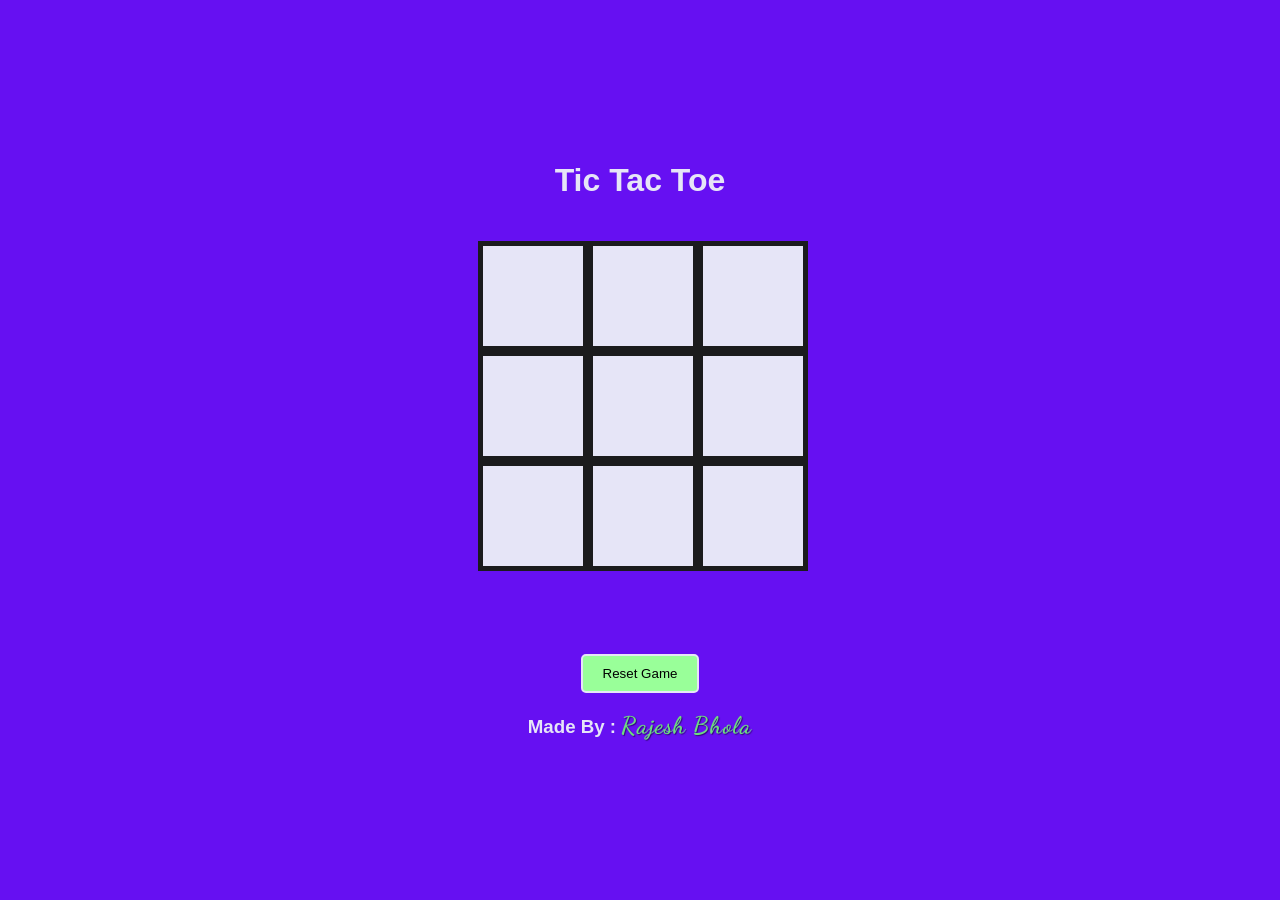
==== index.html @ 38653e32 "tic-tac-toe to index" ====
<!DOCTYPE html>
<html lang="en">
<head>
    <meta charset="UTF-8">
    <meta name="viewport" content="width=device-width, initial-scale=1.0">
    <title>Tic Tac Toe</title>
    <link rel="stylesheet" href="https://fonts.googleapis.com/css2?family=Dancing+Script&display=swap">

    <style>
        body {
            background-color: #6610f2;
            display: flex;
            justify-content: center;
            align-items: center;
            height: 100vh;
            margin: 0;
            font-family: Arial, sans-serif;
        }
        h1, p, h3 {
            color: #e6e5f7;
        }
        .container {
            display: flex;
            flex-direction: column;
            align-items: center;
        }
        .board {
            background-color: #e6e5f7;
            display: grid;
            grid-template-columns: repeat(3, 1fr);
            width: 325px;
            margin: 20px auto;
            border: 0px solid #ccc;
        }
        .cell {
            width: 100px;
            height: 100px;
            border: 5px solid #1b1b1d;
            text-align: center;
            line-height: 100px;
            font-size: 3rem;
            cursor: pointer;
        }
        .cell:hover {
            background-color: #eee;
        }
        .winner {
            background-color: #99ff99;
        }
        #reset-button {
            background-color: #99ff99;
            margin-top: 20px;
            padding: 10px 20px;
            border: 2px solid #e6e5f7;
            border-radius: 5px;
            cursor: pointer;
        }
        #winner-name {
            font-weight: bold;
            margin-top: 20px;
        }
        .signature {
        font-family: 'Dancing Script', cursive;
        font-size: 24px;
        color: #6ddd7f;
        font-weight: bold;
        letter-spacing: 1px;
        text-decoration: none;
        text-shadow: 1px 1px 1px rgba(0, 0, 0, 0.5);
       }

    </style>
</head>
<body>
    <div class="container">
        <h1>Tic Tac Toe</h1>
        
        <div class="board">
            <div class="cell" data-cell-index="0"></div>
            <div class="cell" data-cell-index="1"></div>
            <div class="cell" data-cell-index="2"></div>
            <div class="cell" data-cell-index="3"></div>
            <div class="cell" data-cell-index="4"></div>
            <div class="cell" data-cell-index="5"></div>
            <div class="cell" data-cell-index="6"></div>
            <div class="cell" data-cell-index="7"></div>
            <div class="cell" data-cell-index="8"></div>
        </div>
        <h1 id="message"></h1>
        <div>
            <button id="reset-button">Reset Game</button>
        </div>
        <h3>Made By : <span class="signature">Rajesh Bhola</span></h3>
        
    </div>

    <script>
        const cells = document.querySelectorAll('.cell');
        const resetButton = document.getElementById('reset-button');
        let turn = 'X';
        let gameOver = false;
        let playerNames = {
            'X': '',
            'O': ''
        };
        const winningConditions = [
            [0, 1, 2], [3, 4, 5], [6, 7, 8],
            [0, 3, 6], [1, 4, 7], [2, 5, 8],
            [0, 4, 8], [2, 4, 6]
        ];

        function getPlayerNames() {
            playerNames['X'] = document.getElementById('player1').value || 'Player 1';
            playerNames['O'] = document.getElementById('player2').value || 'Player 2';
        }

        function checkWinner() {
            let draw = true;
            for (let condition of winningConditions) {
                const cell1 = cells[condition[0]].textContent;
                const cell2 = cells[condition[1]].textContent;
                const cell3 = cells[condition[2]].textContent;

                if (cell1 === cell2 && cell2 === cell3 && cell1 !== '') {
                    gameOver = true;
                    document.getElementById('message').textContent = `${cell1} Wins!`;
                    //document.getElementById('winner-name').textContent = `${playerNames[cell1]} Wins!`;
                    highlightWinnerCells(condition);
                    return;
                }
            }
            for (let cell of cells) {
                if (cell.textContent === '') {
                    draw = false;
                    break;
                }
            }

            if (draw) {
                gameOver = true;
                document.getElementById('message').textContent = "It's a Draw!";
                cells.forEach(cell => cell.style.backgroundColor = 'red');
            }

            if ([...cells].every(cell => cell.textContent !== '')) {
                gameOver = true;
                document.getElementById('message').textContent = "It's a Draw!";
            }
        }

        function highlightWinnerCells(cellsToHighlight) {
            cellsToHighlight.forEach(index => cells[index].classList.add('winner'));
        }

        function handleCellClick(event) {
            const cell = event.target;
            const cellIndex = parseInt(cell.dataset.cellIndex);

            if (cell.textContent !== '' || gameOver) {
                return;
            }

            cell.textContent = turn;
            checkWinner();

            if (!gameOver) {
                turn = turn === 'X' ? 'O' : 'X';
                document.getElementById('message').textContent = `Next Turn: (${turn})`;
            }
        }

        function resetGame() {
            cells.forEach(cell => {
                cell.textContent = '';
                cell.classList.remove('winner');
                cell.style.backgroundColor = '';
            });
            turn = 'X';
            gameOver = false;
            document.getElementById('message').textContent = '';
            document.getElementById('winner-name').textContent = '';
            //document.getElementById('player1').value = '';
            //document.getElementById('player2').value = '';
        }

        cells.forEach(cell => cell.addEventListener('click', handleCellClick));
        resetButton.addEventListener('click', resetGame);
    </script>
</body>
</html>
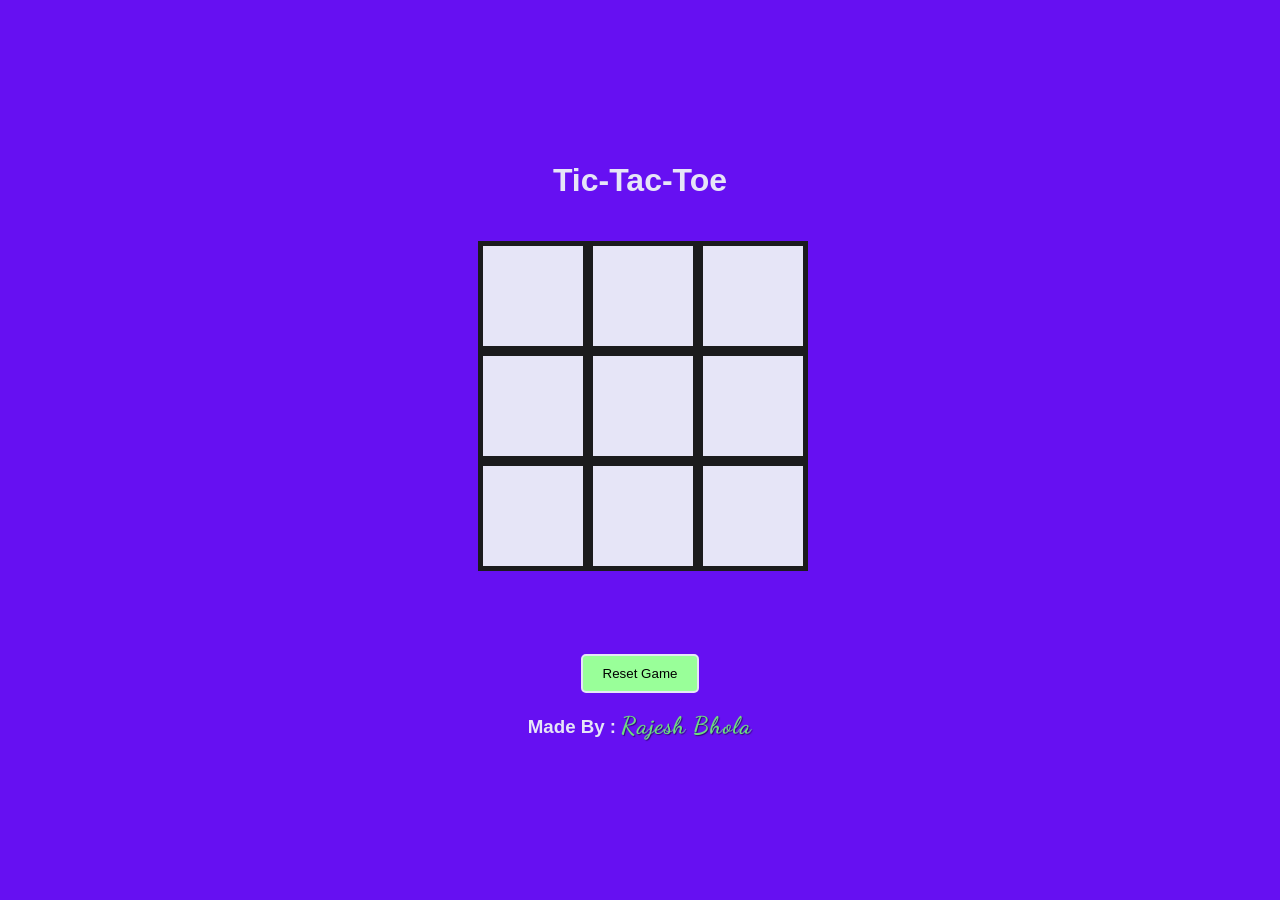
==== commit 0283ea70: "Update index.html" ====
--- a/index.html
+++ b/index.html
@@ -73,7 +73,7 @@
 </head>
 <body>
     <div class="container">
-        <h1>Tic Tac Toe</h1>
+        <h1>Tic-Tac-Toe</h1>
         
         <div class="board">
             <div class="cell" data-cell-index="0"></div>
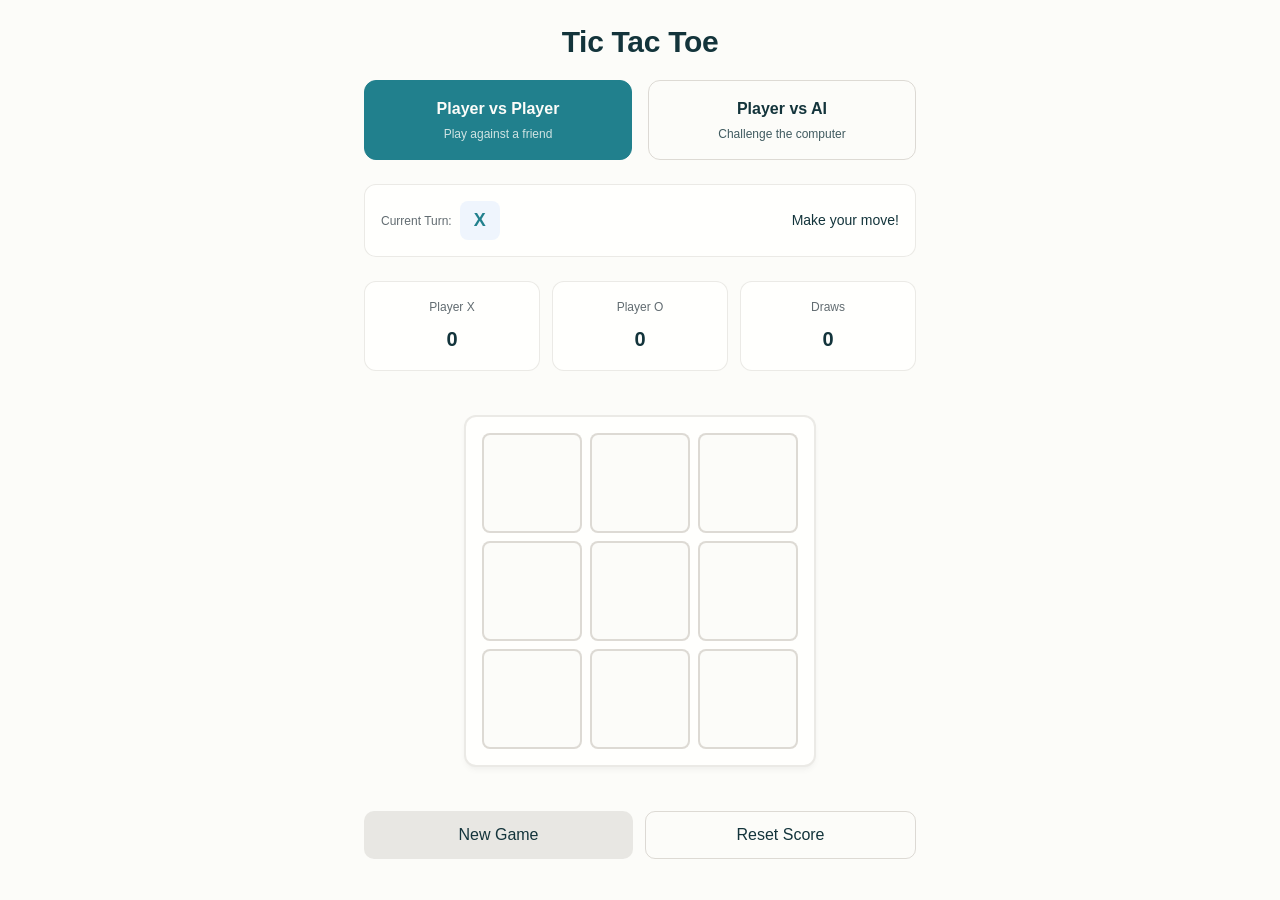
==== commit 94630d5b: "Update index.html" ====
--- a/index.html
+++ b/index.html
@@ -2,189 +2,97 @@
 <html lang="en">
 <head>
     <meta charset="UTF-8">
-    <meta name="viewport" content="width=device-width, initial-scale=1.0">
-    <title>Tic Tac Toe</title>
-    <link rel="stylesheet" href="https://fonts.googleapis.com/css2?family=Dancing+Script&display=swap">
-
-    <style>
-        body {
-            background-color: #6610f2;
-            display: flex;
-            justify-content: center;
-            align-items: center;
-            height: 100vh;
-            margin: 0;
-            font-family: Arial, sans-serif;
-        }
-        h1, p, h3 {
-            color: #e6e5f7;
-        }
-        .container {
-            display: flex;
-            flex-direction: column;
-            align-items: center;
-        }
-        .board {
-            background-color: #e6e5f7;
-            display: grid;
-            grid-template-columns: repeat(3, 1fr);
-            width: 325px;
-            margin: 20px auto;
-            border: 0px solid #ccc;
-        }
-        .cell {
-            width: 100px;
-            height: 100px;
-            border: 5px solid #1b1b1d;
-            text-align: center;
-            line-height: 100px;
-            font-size: 3rem;
-            cursor: pointer;
-        }
-        .cell:hover {
-            background-color: #eee;
-        }
-        .winner {
-            background-color: #99ff99;
-        }
-        #reset-button {
-            background-color: #99ff99;
-            margin-top: 20px;
-            padding: 10px 20px;
-            border: 2px solid #e6e5f7;
-            border-radius: 5px;
-            cursor: pointer;
-        }
-        #winner-name {
-            font-weight: bold;
-            margin-top: 20px;
-        }
-        .signature {
-        font-family: 'Dancing Script', cursive;
-        font-size: 24px;
-        color: #6ddd7f;
-        font-weight: bold;
-        letter-spacing: 1px;
-        text-decoration: none;
-        text-shadow: 1px 1px 1px rgba(0, 0, 0, 0.5);
-       }
-
-    </style>
+    <meta name="viewport" content="width=device-width, initial-scale=1.0, user-scalable=no">
+    <title>Tic Tac Toe - Mobile Game</title>
+    <link rel="stylesheet" href="style.css">
 </head>
 <body>
     <div class="container">
-        <h1>Tic-Tac-Toe</h1>
-        
-        <div class="board">
-            <div class="cell" data-cell-index="0"></div>
-            <div class="cell" data-cell-index="1"></div>
-            <div class="cell" data-cell-index="2"></div>
-            <div class="cell" data-cell-index="3"></div>
-            <div class="cell" data-cell-index="4"></div>
-            <div class="cell" data-cell-index="5"></div>
-            <div class="cell" data-cell-index="6"></div>
-            <div class="cell" data-cell-index="7"></div>
-            <div class="cell" data-cell-index="8"></div>
+        <!-- Header Section -->
+        <header class="game-header">
+            <h1 class="game-title">Tic Tac Toe</h1>
+            <div class="mode-selector" id="modeSelector">
+                <button class="btn btn--primary mode-btn active" data-mode="pvp" id="pvpBtn">
+                    <span class="mode-title">Player vs Player</span>
+                    <span class="mode-desc">Play against a friend</span>
+                </button>
+                <button class="btn btn--outline mode-btn" data-mode="ai" id="aiBtn">
+                    <span class="mode-title">Player vs AI</span>
+                    <span class="mode-desc">Challenge the computer</span>
+                </button>
+            </div>
+        </header>
+
+        <!-- Game Status Section -->
+        <section class="game-status">
+            <div class="status-row">
+                <div class="current-player">
+                    <span class="player-label">Current Turn:</span>
+                    <span class="player-indicator" id="currentPlayer">X</span>
+                </div>
+                <div class="game-state-message" id="gameMessage">Make your move!</div>
+            </div>
+        </section>
+
+        <!-- Score Board -->
+        <section class="scoreboard">
+            <div class="score-item">
+                <div class="score-label">Player X</div>
+                <div class="score-value" id="scoreX">0</div>
+            </div>
+            <div class="score-item">
+                <div class="score-label" id="playerOLabel">Player O</div>
+                <div class="score-value" id="scoreO">0</div>
+            </div>
+            <div class="score-item">
+                <div class="score-label">Draws</div>
+                <div class="score-value" id="scoreDraw">0</div>
+            </div>
+        </section>
+
+        <!-- Game Board -->
+        <main class="game-board-container">
+            <div class="game-board" id="gameBoard">
+                <div class="cell" data-cell="0"></div>
+                <div class="cell" data-cell="1"></div>
+                <div class="cell" data-cell="2"></div>
+                <div class="cell" data-cell="3"></div>
+                <div class="cell" data-cell="4"></div>
+                <div class="cell" data-cell="5"></div>
+                <div class="cell" data-cell="6"></div>
+                <div class="cell" data-cell="7"></div>
+                <div class="cell" data-cell="8"></div>
+            </div>
+            <div class="winning-line" id="winningLine"></div>
+        </main>
+
+        <!-- Control Buttons -->
+        <section class="game-controls">
+            <button class="btn btn--secondary btn--lg control-btn" id="newGameBtn">
+                New Game
+            </button>
+            <button class="btn btn--outline btn--lg control-btn" id="resetScoreBtn">
+                Reset Score
+            </button>
+        </section>
+
+        <!-- Game Over Modal -->
+        <div class="modal hidden" id="gameOverModal">
+            <div class="modal-overlay" id="modalOverlay"></div>
+            <div class="modal-content" id="modalContent">
+                <div class="modal-header">
+                    <h2 class="modal-title" id="modalTitle">Game Over</h2>
+                </div>
+                <div class="modal-body">
+                    <p class="modal-message" id="modalMessage">Player X wins!</p>
+                    <div class="modal-actions">
+                        <button class="btn btn--primary btn--lg" id="playAgainBtn">Play Again</button>
+                    </div>
+                </div>
+            </div>
         </div>
-        <h1 id="message"></h1>
-        <div>
-            <button id="reset-button">Reset Game</button>
-        </div>
-        <h3>Made By : <span class="signature">Rajesh Bhola</span></h3>
-        
     </div>
 
-    <script>
-        const cells = document.querySelectorAll('.cell');
-        const resetButton = document.getElementById('reset-button');
-        let turn = 'X';
-        let gameOver = false;
-        let playerNames = {
-            'X': '',
-            'O': ''
-        };
-        const winningConditions = [
-            [0, 1, 2], [3, 4, 5], [6, 7, 8],
-            [0, 3, 6], [1, 4, 7], [2, 5, 8],
-            [0, 4, 8], [2, 4, 6]
-        ];
-
-        function getPlayerNames() {
-            playerNames['X'] = document.getElementById('player1').value || 'Player 1';
-            playerNames['O'] = document.getElementById('player2').value || 'Player 2';
-        }
-
-        function checkWinner() {
-            let draw = true;
-            for (let condition of winningConditions) {
-                const cell1 = cells[condition[0]].textContent;
-                const cell2 = cells[condition[1]].textContent;
-                const cell3 = cells[condition[2]].textContent;
-
-                if (cell1 === cell2 && cell2 === cell3 && cell1 !== '') {
-                    gameOver = true;
-                    document.getElementById('message').textContent = `${cell1} Wins!`;
-                    //document.getElementById('winner-name').textContent = `${playerNames[cell1]} Wins!`;
-                    highlightWinnerCells(condition);
-                    return;
-                }
-            }
-            for (let cell of cells) {
-                if (cell.textContent === '') {
-                    draw = false;
-                    break;
-                }
-            }
-
-            if (draw) {
-                gameOver = true;
-                document.getElementById('message').textContent = "It's a Draw!";
-                cells.forEach(cell => cell.style.backgroundColor = 'red');
-            }
-
-            if ([...cells].every(cell => cell.textContent !== '')) {
-                gameOver = true;
-                document.getElementById('message').textContent = "It's a Draw!";
-            }
-        }
-
-        function highlightWinnerCells(cellsToHighlight) {
-            cellsToHighlight.forEach(index => cells[index].classList.add('winner'));
-        }
-
-        function handleCellClick(event) {
-            const cell = event.target;
-            const cellIndex = parseInt(cell.dataset.cellIndex);
-
-            if (cell.textContent !== '' || gameOver) {
-                return;
-            }
-
-            cell.textContent = turn;
-            checkWinner();
-
-            if (!gameOver) {
-                turn = turn === 'X' ? 'O' : 'X';
-                document.getElementById('message').textContent = `Next Turn: (${turn})`;
-            }
-        }
-
-        function resetGame() {
-            cells.forEach(cell => {
-                cell.textContent = '';
-                cell.classList.remove('winner');
-                cell.style.backgroundColor = '';
-            });
-            turn = 'X';
-            gameOver = false;
-            document.getElementById('message').textContent = '';
-            document.getElementById('winner-name').textContent = '';
-            //document.getElementById('player1').value = '';
-            //document.getElementById('player2').value = '';
-        }
-
-        cells.forEach(cell => cell.addEventListener('click', handleCellClick));
-        resetButton.addEventListener('click', resetGame);
-    </script>
+    <script src="app.js"></script>
 </body>
 </html>
--- a/style.css
+++ b/style.css
@@ -0,0 +1,1200 @@
+:root {
+  /* Primitive Color Tokens */
+  --color-white: rgba(255, 255, 255, 1);
+  --color-black: rgba(0, 0, 0, 1);
+  --color-cream-50: rgba(252, 252, 249, 1);
+  --color-cream-100: rgba(255, 255, 253, 1);
+  --color-gray-200: rgba(245, 245, 245, 1);
+  --color-gray-300: rgba(167, 169, 169, 1);
+  --color-gray-400: rgba(119, 124, 124, 1);
+  --color-slate-500: rgba(98, 108, 113, 1);
+  --color-brown-600: rgba(94, 82, 64, 1);
+  --color-charcoal-700: rgba(31, 33, 33, 1);
+  --color-charcoal-800: rgba(38, 40, 40, 1);
+  --color-slate-900: rgba(19, 52, 59, 1);
+  --color-teal-300: rgba(50, 184, 198, 1);
+  --color-teal-400: rgba(45, 166, 178, 1);
+  --color-teal-500: rgba(33, 128, 141, 1);
+  --color-teal-600: rgba(29, 116, 128, 1);
+  --color-teal-700: rgba(26, 104, 115, 1);
+  --color-teal-800: rgba(41, 150, 161, 1);
+  --color-red-400: rgba(255, 84, 89, 1);
+  --color-red-500: rgba(192, 21, 47, 1);
+  --color-orange-400: rgba(230, 129, 97, 1);
+  --color-orange-500: rgba(168, 75, 47, 1);
+
+  /* RGB versions for opacity control */
+  --color-brown-600-rgb: 94, 82, 64;
+  --color-teal-500-rgb: 33, 128, 141;
+  --color-slate-900-rgb: 19, 52, 59;
+  --color-slate-500-rgb: 98, 108, 113;
+  --color-red-500-rgb: 192, 21, 47;
+  --color-red-400-rgb: 255, 84, 89;
+  --color-orange-500-rgb: 168, 75, 47;
+  --color-orange-400-rgb: 230, 129, 97;
+
+  /* Background color tokens (Light Mode) */
+  --color-bg-1: rgba(59, 130, 246, 0.08); /* Light blue */
+  --color-bg-2: rgba(245, 158, 11, 0.08); /* Light yellow */
+  --color-bg-3: rgba(34, 197, 94, 0.08); /* Light green */
+  --color-bg-4: rgba(239, 68, 68, 0.08); /* Light red */
+  --color-bg-5: rgba(147, 51, 234, 0.08); /* Light purple */
+  --color-bg-6: rgba(249, 115, 22, 0.08); /* Light orange */
+  --color-bg-7: rgba(236, 72, 153, 0.08); /* Light pink */
+  --color-bg-8: rgba(6, 182, 212, 0.08); /* Light cyan */
+
+  /* Semantic Color Tokens (Light Mode) */
+  --color-background: var(--color-cream-50);
+  --color-surface: var(--color-cream-100);
+  --color-text: var(--color-slate-900);
+  --color-text-secondary: var(--color-slate-500);
+  --color-primary: var(--color-teal-500);
+  --color-primary-hover: var(--color-teal-600);
+  --color-primary-active: var(--color-teal-700);
+  --color-secondary: rgba(var(--color-brown-600-rgb), 0.12);
+  --color-secondary-hover: rgba(var(--color-brown-600-rgb), 0.2);
+  --color-secondary-active: rgba(var(--color-brown-600-rgb), 0.25);
+  --color-border: rgba(var(--color-brown-600-rgb), 0.2);
+  --color-btn-primary-text: var(--color-cream-50);
+  --color-card-border: rgba(var(--color-brown-600-rgb), 0.12);
+  --color-card-border-inner: rgba(var(--color-brown-600-rgb), 0.12);
+  --color-error: var(--color-red-500);
+  --color-success: var(--color-teal-500);
+  --color-warning: var(--color-orange-500);
+  --color-info: var(--color-slate-500);
+  --color-focus-ring: rgba(var(--color-teal-500-rgb), 0.4);
+  --color-select-caret: rgba(var(--color-slate-900-rgb), 0.8);
+
+  /* Common style patterns */
+  --focus-ring: 0 0 0 3px var(--color-focus-ring);
+  --focus-outline: 2px solid var(--color-primary);
+  --status-bg-opacity: 0.15;
+  --status-border-opacity: 0.25;
+  --select-caret-light: url("data:image/svg+xml,%3Csvg xmlns='http://www.w3.org/2000/svg' width='16' height='16' viewBox='0 0 24 24' fill='none' stroke='%23134252' stroke-width='2' stroke-linecap='round' stroke-linejoin='round'%3E%3Cpolyline points='6 9 12 15 18 9'%3E%3C/polyline%3E%3C/svg%3E");
+  --select-caret-dark: url("data:image/svg+xml,%3Csvg xmlns='http://www.w3.org/2000/svg' width='16' height='16' viewBox='0 0 24 24' fill='none' stroke='%23f5f5f5' stroke-width='2' stroke-linecap='round' stroke-linejoin='round'%3E%3Cpolyline points='6 9 12 15 18 9'%3E%3C/polyline%3E%3C/svg%3E");
+
+  /* RGB versions for opacity control */
+  --color-success-rgb: 33, 128, 141;
+  --color-error-rgb: 192, 21, 47;
+  --color-warning-rgb: 168, 75, 47;
+  --color-info-rgb: 98, 108, 113;
+
+  /* Typography */
+  --font-family-base: "FKGroteskNeue", "Geist", "Inter", -apple-system,
+    BlinkMacSystemFont, "Segoe UI", Roboto, sans-serif;
+  --font-family-mono: "Berkeley Mono", ui-monospace, SFMono-Regular, Menlo,
+    Monaco, Consolas, monospace;
+  --font-size-xs: 11px;
+  --font-size-sm: 12px;
+  --font-size-base: 14px;
+  --font-size-md: 14px;
+  --font-size-lg: 16px;
+  --font-size-xl: 18px;
+  --font-size-2xl: 20px;
+  --font-size-3xl: 24px;
+  --font-size-4xl: 30px;
+  --font-weight-normal: 400;
+  --font-weight-medium: 500;
+  --font-weight-semibold: 550;
+  --font-weight-bold: 600;
+  --line-height-tight: 1.2;
+  --line-height-normal: 1.5;
+  --letter-spacing-tight: -0.01em;
+
+  /* Spacing */
+  --space-0: 0;
+  --space-1: 1px;
+  --space-2: 2px;
+  --space-4: 4px;
+  --space-6: 6px;
+  --space-8: 8px;
+  --space-10: 10px;
+  --space-12: 12px;
+  --space-16: 16px;
+  --space-20: 20px;
+  --space-24: 24px;
+  --space-32: 32px;
+
+  /* Border Radius */
+  --radius-sm: 6px;
+  --radius-base: 8px;
+  --radius-md: 10px;
+  --radius-lg: 12px;
+  --radius-full: 9999px;
+
+  /* Shadows */
+  --shadow-xs: 0 1px 2px rgba(0, 0, 0, 0.02);
+  --shadow-sm: 0 1px 3px rgba(0, 0, 0, 0.04), 0 1px 2px rgba(0, 0, 0, 0.02);
+  --shadow-md: 0 4px 6px -1px rgba(0, 0, 0, 0.04),
+    0 2px 4px -1px rgba(0, 0, 0, 0.02);
+  --shadow-lg: 0 10px 15px -3px rgba(0, 0, 0, 0.04),
+    0 4px 6px -2px rgba(0, 0, 0, 0.02);
+  --shadow-inset-sm: inset 0 1px 0 rgba(255, 255, 255, 0.15),
+    inset 0 -1px 0 rgba(0, 0, 0, 0.03);
+
+  /* Animation */
+  --duration-fast: 150ms;
+  --duration-normal: 250ms;
+  --ease-standard: cubic-bezier(0.16, 1, 0.3, 1);
+
+  /* Layout */
+  --container-sm: 640px;
+  --container-md: 768px;
+  --container-lg: 1024px;
+  --container-xl: 1280px;
+}
+
+/* Dark mode colors */
+@media (prefers-color-scheme: dark) {
+  :root {
+    /* RGB versions for opacity control (Dark Mode) */
+    --color-gray-400-rgb: 119, 124, 124;
+    --color-teal-300-rgb: 50, 184, 198;
+    --color-gray-300-rgb: 167, 169, 169;
+    --color-gray-200-rgb: 245, 245, 245;
+
+    /* Background color tokens (Dark Mode) */
+    --color-bg-1: rgba(29, 78, 216, 0.15); /* Dark blue */
+    --color-bg-2: rgba(180, 83, 9, 0.15); /* Dark yellow */
+    --color-bg-3: rgba(21, 128, 61, 0.15); /* Dark green */
+    --color-bg-4: rgba(185, 28, 28, 0.15); /* Dark red */
+    --color-bg-5: rgba(107, 33, 168, 0.15); /* Dark purple */
+    --color-bg-6: rgba(194, 65, 12, 0.15); /* Dark orange */
+    --color-bg-7: rgba(190, 24, 93, 0.15); /* Dark pink */
+    --color-bg-8: rgba(8, 145, 178, 0.15); /* Dark cyan */
+    
+    /* Semantic Color Tokens (Dark Mode) */
+    --color-background: var(--color-charcoal-700);
+    --color-surface: var(--color-charcoal-800);
+    --color-text: var(--color-gray-200);
+    --color-text-secondary: rgba(var(--color-gray-300-rgb), 0.7);
+    --color-primary: var(--color-teal-300);
+    --color-primary-hover: var(--color-teal-400);
+    --color-primary-active: var(--color-teal-800);
+    --color-secondary: rgba(var(--color-gray-400-rgb), 0.15);
+    --color-secondary-hover: rgba(var(--color-gray-400-rgb), 0.25);
+    --color-secondary-active: rgba(var(--color-gray-400-rgb), 0.3);
+    --color-border: rgba(var(--color-gray-400-rgb), 0.3);
+    --color-error: var(--color-red-400);
+    --color-success: var(--color-teal-300);
+    --color-warning: var(--color-orange-400);
+    --color-info: var(--color-gray-300);
+    --color-focus-ring: rgba(var(--color-teal-300-rgb), 0.4);
+    --color-btn-primary-text: var(--color-slate-900);
+    --color-card-border: rgba(var(--color-gray-400-rgb), 0.2);
+    --color-card-border-inner: rgba(var(--color-gray-400-rgb), 0.15);
+    --shadow-inset-sm: inset 0 1px 0 rgba(255, 255, 255, 0.1),
+      inset 0 -1px 0 rgba(0, 0, 0, 0.15);
+    --button-border-secondary: rgba(var(--color-gray-400-rgb), 0.2);
+    --color-border-secondary: rgba(var(--color-gray-400-rgb), 0.2);
+    --color-select-caret: rgba(var(--color-gray-200-rgb), 0.8);
+
+    /* Common style patterns - updated for dark mode */
+    --focus-ring: 0 0 0 3px var(--color-focus-ring);
+    --focus-outline: 2px solid var(--color-primary);
+    --status-bg-opacity: 0.15;
+    --status-border-opacity: 0.25;
+    --select-caret-light: url("data:image/svg+xml,%3Csvg xmlns='http://www.w3.org/2000/svg' width='16' height='16' viewBox='0 0 24 24' fill='none' stroke='%23134252' stroke-width='2' stroke-linecap='round' stroke-linejoin='round'%3E%3Cpolyline points='6 9 12 15 18 9'%3E%3C/polyline%3E%3C/svg%3E");
+    --select-caret-dark: url("data:image/svg+xml,%3Csvg xmlns='http://www.w3.org/2000/svg' width='16' height='16' viewBox='0 0 24 24' fill='none' stroke='%23f5f5f5' stroke-width='2' stroke-linecap='round' stroke-linejoin='round'%3E%3Cpolyline points='6 9 12 15 18 9'%3E%3C/polyline%3E%3C/svg%3E");
+
+    /* RGB versions for dark mode */
+    --color-success-rgb: var(--color-teal-300-rgb);
+    --color-error-rgb: var(--color-red-400-rgb);
+    --color-warning-rgb: var(--color-orange-400-rgb);
+    --color-info-rgb: var(--color-gray-300-rgb);
+  }
+}
+
+/* Data attribute for manual theme switching */
+[data-color-scheme="dark"] {
+  /* RGB versions for opacity control (dark mode) */
+  --color-gray-400-rgb: 119, 124, 124;
+  --color-teal-300-rgb: 50, 184, 198;
+  --color-gray-300-rgb: 167, 169, 169;
+  --color-gray-200-rgb: 245, 245, 245;
+
+  /* Colorful background palette - Dark Mode */
+  --color-bg-1: rgba(29, 78, 216, 0.15); /* Dark blue */
+  --color-bg-2: rgba(180, 83, 9, 0.15); /* Dark yellow */
+  --color-bg-3: rgba(21, 128, 61, 0.15); /* Dark green */
+  --color-bg-4: rgba(185, 28, 28, 0.15); /* Dark red */
+  --color-bg-5: rgba(107, 33, 168, 0.15); /* Dark purple */
+  --color-bg-6: rgba(194, 65, 12, 0.15); /* Dark orange */
+  --color-bg-7: rgba(190, 24, 93, 0.15); /* Dark pink */
+  --color-bg-8: rgba(8, 145, 178, 0.15); /* Dark cyan */
+  
+  /* Semantic Color Tokens (Dark Mode) */
+  --color-background: var(--color-charcoal-700);
+  --color-surface: var(--color-charcoal-800);
+  --color-text: var(--color-gray-200);
+  --color-text-secondary: rgba(var(--color-gray-300-rgb), 0.7);
+  --color-primary: var(--color-teal-300);
+  --color-primary-hover: var(--color-teal-400);
+  --color-primary-active: var(--color-teal-800);
+  --color-secondary: rgba(var(--color-gray-400-rgb), 0.15);
+  --color-secondary-hover: rgba(var(--color-gray-400-rgb), 0.25);
+  --color-secondary-active: rgba(var(--color-gray-400-rgb), 0.3);
+  --color-border: rgba(var(--color-gray-400-rgb), 0.3);
+  --color-error: var(--color-red-400);
+  --color-success: var(--color-teal-300);
+  --color-warning: var(--color-orange-400);
+  --color-info: var(--color-gray-300);
+  --color-focus-ring: rgba(var(--color-teal-300-rgb), 0.4);
+  --color-btn-primary-text: var(--color-slate-900);
+  --color-card-border: rgba(var(--color-gray-400-rgb), 0.15);
+  --color-card-border-inner: rgba(var(--color-gray-400-rgb), 0.15);
+  --shadow-inset-sm: inset 0 1px 0 rgba(255, 255, 255, 0.1),
+    inset 0 -1px 0 rgba(0, 0, 0, 0.15);
+  --color-border-secondary: rgba(var(--color-gray-400-rgb), 0.2);
+  --color-select-caret: rgba(var(--color-gray-200-rgb), 0.8);
+
+  /* Common style patterns - updated for dark mode */
+  --focus-ring: 0 0 0 3px var(--color-focus-ring);
+  --focus-outline: 2px solid var(--color-primary);
+  --status-bg-opacity: 0.15;
+  --status-border-opacity: 0.25;
+  --select-caret-light: url("data:image/svg+xml,%3Csvg xmlns='http://www.w3.org/2000/svg' width='16' height='16' viewBox='0 0 24 24' fill='none' stroke='%23134252' stroke-width='2' stroke-linecap='round' stroke-linejoin='round'%3E%3Cpolyline points='6 9 12 15 18 9'%3E%3C/polyline%3E%3C/svg%3E");
+  --select-caret-dark: url("data:image/svg+xml,%3Csvg xmlns='http://www.w3.org/2000/svg' width='16' height='16' viewBox='0 0 24 24' fill='none' stroke='%23f5f5f5' stroke-width='2' stroke-linecap='round' stroke-linejoin='round'%3E%3Cpolyline points='6 9 12 15 18 9'%3E%3C/polyline%3E%3C/svg%3E");
+
+  /* RGB versions for dark mode */
+  --color-success-rgb: var(--color-teal-300-rgb);
+  --color-error-rgb: var(--color-red-400-rgb);
+  --color-warning-rgb: var(--color-orange-400-rgb);
+  --color-info-rgb: var(--color-gray-300-rgb);
+}
+
+[data-color-scheme="light"] {
+  /* RGB versions for opacity control (light mode) */
+  --color-brown-600-rgb: 94, 82, 64;
+  --color-teal-500-rgb: 33, 128, 141;
+  --color-slate-900-rgb: 19, 52, 59;
+  
+  /* Semantic Color Tokens (Light Mode) */
+  --color-background: var(--color-cream-50);
+  --color-surface: var(--color-cream-100);
+  --color-text: var(--color-slate-900);
+  --color-text-secondary: var(--color-slate-500);
+  --color-primary: var(--color-teal-500);
+  --color-primary-hover: var(--color-teal-600);
+  --color-primary-active: var(--color-teal-700);
+  --color-secondary: rgba(var(--color-brown-600-rgb), 0.12);
+  --color-secondary-hover: rgba(var(--color-brown-600-rgb), 0.2);
+  --color-secondary-active: rgba(var(--color-brown-600-rgb), 0.25);
+  --color-border: rgba(var(--color-brown-600-rgb), 0.2);
+  --color-btn-primary-text: var(--color-cream-50);
+  --color-card-border: rgba(var(--color-brown-600-rgb), 0.12);
+  --color-card-border-inner: rgba(var(--color-brown-600-rgb), 0.12);
+  --color-error: var(--color-red-500);
+  --color-success: var(--color-teal-500);
+  --color-warning: var(--color-orange-500);
+  --color-info: var(--color-slate-500);
+  --color-focus-ring: rgba(var(--color-teal-500-rgb), 0.4);
+
+  /* RGB versions for light mode */
+  --color-success-rgb: var(--color-teal-500-rgb);
+  --color-error-rgb: var(--color-red-500-rgb);
+  --color-warning-rgb: var(--color-orange-500-rgb);
+  --color-info-rgb: var(--color-slate-500-rgb);
+}
+
+/* Base styles */
+html {
+  font-size: var(--font-size-base);
+  font-family: var(--font-family-base);
+  line-height: var(--line-height-normal);
+  color: var(--color-text);
+  background-color: var(--color-background);
+  -webkit-font-smoothing: antialiased;
+  box-sizing: border-box;
+}
+
+body {
+  margin: 0;
+  padding: 0;
+}
+
+*,
+*::before,
+*::after {
+  box-sizing: inherit;
+}
+
+/* Typography */
+h1,
+h2,
+h3,
+h4,
+h5,
+h6 {
+  margin: 0;
+  font-weight: var(--font-weight-semibold);
+  line-height: var(--line-height-tight);
+  color: var(--color-text);
+  letter-spacing: var(--letter-spacing-tight);
+}
+
+h1 {
+  font-size: var(--font-size-4xl);
+}
+h2 {
+  font-size: var(--font-size-3xl);
+}
+h3 {
+  font-size: var(--font-size-2xl);
+}
+h4 {
+  font-size: var(--font-size-xl);
+}
+h5 {
+  font-size: var(--font-size-lg);
+}
+h6 {
+  font-size: var(--font-size-md);
+}
+
+p {
+  margin: 0 0 var(--space-16) 0;
+}
+
+a {
+  color: var(--color-primary);
+  text-decoration: none;
+  transition: color var(--duration-fast) var(--ease-standard);
+}
+
+a:hover {
+  color: var(--color-primary-hover);
+}
+
+code,
+pre {
+  font-family: var(--font-family-mono);
+  font-size: calc(var(--font-size-base) * 0.95);
+  background-color: var(--color-secondary);
+  border-radius: var(--radius-sm);
+}
+
+code {
+  padding: var(--space-1) var(--space-4);
+}
+
+pre {
+  padding: var(--space-16);
+  margin: var(--space-16) 0;
+  overflow: auto;
+  border: 1px solid var(--color-border);
+}
+
+pre code {
+  background: none;
+  padding: 0;
+}
+
+/* Buttons */
+.btn {
+  display: inline-flex;
+  align-items: center;
+  justify-content: center;
+  padding: var(--space-8) var(--space-16);
+  border-radius: var(--radius-base);
+  font-size: var(--font-size-base);
+  font-weight: 500;
+  line-height: 1.5;
+  cursor: pointer;
+  transition: all var(--duration-normal) var(--ease-standard);
+  border: none;
+  text-decoration: none;
+  position: relative;
+}
+
+.btn:focus-visible {
+  outline: none;
+  box-shadow: var(--focus-ring);
+}
+
+.btn--primary {
+  background: var(--color-primary);
+  color: var(--color-btn-primary-text);
+}
+
+.btn--primary:hover {
+  background: var(--color-primary-hover);
+}
+
+.btn--primary:active {
+  background: var(--color-primary-active);
+}
+
+.btn--secondary {
+  background: var(--color-secondary);
+  color: var(--color-text);
+}
+
+.btn--secondary:hover {
+  background: var(--color-secondary-hover);
+}
+
+.btn--secondary:active {
+  background: var(--color-secondary-active);
+}
+
+.btn--outline {
+  background: transparent;
+  border: 1px solid var(--color-border);
+  color: var(--color-text);
+}
+
+.btn--outline:hover {
+  background: var(--color-secondary);
+}
+
+.btn--sm {
+  padding: var(--space-4) var(--space-12);
+  font-size: var(--font-size-sm);
+  border-radius: var(--radius-sm);
+}
+
+.btn--lg {
+  padding: var(--space-10) var(--space-20);
+  font-size: var(--font-size-lg);
+  border-radius: var(--radius-md);
+}
+
+.btn--full-width {
+  width: 100%;
+}
+
+.btn:disabled {
+  opacity: 0.5;
+  cursor: not-allowed;
+}
+
+/* Form elements */
+.form-control {
+  display: block;
+  width: 100%;
+  padding: var(--space-8) var(--space-12);
+  font-size: var(--font-size-md);
+  line-height: 1.5;
+  color: var(--color-text);
+  background-color: var(--color-surface);
+  border: 1px solid var(--color-border);
+  border-radius: var(--radius-base);
+  transition: border-color var(--duration-fast) var(--ease-standard),
+    box-shadow var(--duration-fast) var(--ease-standard);
+}
+
+textarea.form-control {
+  font-family: var(--font-family-base);
+  font-size: var(--font-size-base);
+}
+
+select.form-control {
+  padding: var(--space-8) var(--space-12);
+  -webkit-appearance: none;
+  -moz-appearance: none;
+  appearance: none;
+  background-image: var(--select-caret-light);
+  background-repeat: no-repeat;
+  background-position: right var(--space-12) center;
+  background-size: 16px;
+  padding-right: var(--space-32);
+}
+
+/* Add a dark mode specific caret */
+@media (prefers-color-scheme: dark) {
+  select.form-control {
+    background-image: var(--select-caret-dark);
+  }
+}
+
+/* Also handle data-color-scheme */
+[data-color-scheme="dark"] select.form-control {
+  background-image: var(--select-caret-dark);
+}
+
+[data-color-scheme="light"] select.form-control {
+  background-image: var(--select-caret-light);
+}
+
+.form-control:focus {
+  border-color: var(--color-primary);
+  outline: var(--focus-outline);
+}
+
+.form-label {
+  display: block;
+  margin-bottom: var(--space-8);
+  font-weight: var(--font-weight-medium);
+  font-size: var(--font-size-sm);
+}
+
+.form-group {
+  margin-bottom: var(--space-16);
+}
+
+/* Card component */
+.card {
+  background-color: var(--color-surface);
+  border-radius: var(--radius-lg);
+  border: 1px solid var(--color-card-border);
+  box-shadow: var(--shadow-sm);
+  overflow: hidden;
+  transition: box-shadow var(--duration-normal) var(--ease-standard);
+}
+
+.card:hover {
+  box-shadow: var(--shadow-md);
+}
+
+.card__body {
+  padding: var(--space-16);
+}
+
+.card__header,
+.card__footer {
+  padding: var(--space-16);
+  border-bottom: 1px solid var(--color-card-border-inner);
+}
+
+/* Status indicators - simplified with CSS variables */
+.status {
+  display: inline-flex;
+  align-items: center;
+  padding: var(--space-6) var(--space-12);
+  border-radius: var(--radius-full);
+  font-weight: var(--font-weight-medium);
+  font-size: var(--font-size-sm);
+}
+
+.status--success {
+  background-color: rgba(
+    var(--color-success-rgb, 33, 128, 141),
+    var(--status-bg-opacity)
+  );
+  color: var(--color-success);
+  border: 1px solid
+    rgba(var(--color-success-rgb, 33, 128, 141), var(--status-border-opacity));
+}
+
+.status--error {
+  background-color: rgba(
+    var(--color-error-rgb, 192, 21, 47),
+    var(--status-bg-opacity)
+  );
+  color: var(--color-error);
+  border: 1px solid
+    rgba(var(--color-error-rgb, 192, 21, 47), var(--status-border-opacity));
+}
+
+.status--warning {
+  background-color: rgba(
+    var(--color-warning-rgb, 168, 75, 47),
+    var(--status-bg-opacity)
+  );
+  color: var(--color-warning);
+  border: 1px solid
+    rgba(var(--color-warning-rgb, 168, 75, 47), var(--status-border-opacity));
+}
+
+.status--info {
+  background-color: rgba(
+    var(--color-info-rgb, 98, 108, 113),
+    var(--status-bg-opacity)
+  );
+  color: var(--color-info);
+  border: 1px solid
+    rgba(var(--color-info-rgb, 98, 108, 113), var(--status-border-opacity));
+}
+
+/* Container layout */
+.container {
+  width: 100%;
+  margin-right: auto;
+  margin-left: auto;
+  padding-right: var(--space-16);
+  padding-left: var(--space-16);
+}
+
+@media (min-width: 640px) {
+  .container {
+    max-width: var(--container-sm);
+  }
+}
+@media (min-width: 768px) {
+  .container {
+    max-width: var(--container-md);
+  }
+}
+@media (min-width: 1024px) {
+  .container {
+    max-width: var(--container-lg);
+  }
+}
+@media (min-width: 1280px) {
+  .container {
+    max-width: var(--container-xl);
+  }
+}
+
+/* Utility classes */
+.flex {
+  display: flex;
+}
+.flex-col {
+  flex-direction: column;
+}
+.items-center {
+  align-items: center;
+}
+.justify-center {
+  justify-content: center;
+}
+.justify-between {
+  justify-content: space-between;
+}
+.gap-4 {
+  gap: var(--space-4);
+}
+.gap-8 {
+  gap: var(--space-8);
+}
+.gap-16 {
+  gap: var(--space-16);
+}
+
+.m-0 {
+  margin: 0;
+}
+.mt-8 {
+  margin-top: var(--space-8);
+}
+.mb-8 {
+  margin-bottom: var(--space-8);
+}
+.mx-8 {
+  margin-left: var(--space-8);
+  margin-right: var(--space-8);
+}
+.my-8 {
+  margin-top: var(--space-8);
+  margin-bottom: var(--space-8);
+}
+
+.p-0 {
+  padding: 0;
+}
+.py-8 {
+  padding-top: var(--space-8);
+  padding-bottom: var(--space-8);
+}
+.px-8 {
+  padding-left: var(--space-8);
+  padding-right: var(--space-8);
+}
+.py-16 {
+  padding-top: var(--space-16);
+  padding-bottom: var(--space-16);
+}
+.px-16 {
+  padding-left: var(--space-16);
+  padding-right: var(--space-16);
+}
+
+.block {
+  display: block;
+}
+.hidden {
+  display: none;
+}
+
+/* Accessibility */
+.sr-only {
+  position: absolute;
+  width: 1px;
+  height: 1px;
+  padding: 0;
+  margin: -1px;
+  overflow: hidden;
+  clip: rect(0, 0, 0, 0);
+  white-space: nowrap;
+  border-width: 0;
+}
+
+:focus-visible {
+  outline: var(--focus-outline);
+  outline-offset: 2px;
+}
+
+/* Dark mode specifics */
+[data-color-scheme="dark"] .btn--outline {
+  border: 1px solid var(--color-border-secondary);
+}
+
+@font-face {
+  font-family: 'FKGroteskNeue';
+  src: url('https://r2cdn.perplexity.ai/fonts/FKGroteskNeue.woff2')
+    format('woff2');
+}
+
+/* END PERPLEXITY DESIGN SYSTEM */
+/* Custom styles for Tic Tac Toe game */
+
+/* Main layout */
+.container {
+  min-height: 100vh;
+  display: flex;
+  flex-direction: column;
+  gap: var(--space-20);
+  padding: var(--space-16);
+  max-width: 500px;
+  margin: 0 auto;
+}
+
+/* Header styles */
+.game-header {
+  text-align: center;
+}
+
+.game-title {
+  font-size: var(--font-size-4xl);
+  font-weight: var(--font-weight-bold);
+  color: var(--color-text);
+  margin-bottom: var(--space-20);
+  letter-spacing: var(--letter-spacing-tight);
+}
+
+/* Mode selector */
+.mode-selector {
+  display: flex;
+  flex-direction: column;
+  gap: var(--space-12);
+}
+
+.mode-btn {
+  display: flex;
+  flex-direction: column;
+  align-items: center;
+  padding: var(--space-16);
+  min-height: 48px;
+  border-radius: var(--radius-lg);
+  transition: all var(--duration-normal) var(--ease-standard);
+  position: relative;
+}
+
+.mode-btn.active {
+  background: var(--color-primary);
+  color: var(--color-btn-primary-text);
+  border: 1px solid var(--color-primary);
+}
+
+.mode-title {
+  font-size: var(--font-size-lg);
+  font-weight: var(--font-weight-semibold);
+  margin-bottom: var(--space-4);
+}
+
+.mode-desc {
+  font-size: var(--font-size-sm);
+  opacity: 0.8;
+}
+
+/* Game status */
+.game-status {
+  background: var(--color-surface);
+  border: 1px solid var(--color-card-border);
+  border-radius: var(--radius-lg);
+  padding: var(--space-16);
+}
+
+.status-row {
+  display: flex;
+  justify-content: space-between;
+  align-items: center;
+  flex-wrap: wrap;
+  gap: var(--space-12);
+}
+
+.current-player {
+  display: flex;
+  align-items: center;
+  gap: var(--space-8);
+}
+
+.player-label {
+  font-size: var(--font-size-sm);
+  color: var(--color-text-secondary);
+  font-weight: var(--font-weight-medium);
+}
+
+.player-indicator {
+  font-size: var(--font-size-xl);
+  font-weight: var(--font-weight-bold);
+  padding: var(--space-6) var(--space-12);
+  border-radius: var(--radius-base);
+  background: var(--color-bg-1);
+  color: var(--color-primary);
+  min-width: 40px;
+  text-align: center;
+}
+
+.player-indicator.player-o {
+  background: var(--color-bg-4);
+  color: var(--color-error);
+}
+
+.game-state-message {
+  font-size: var(--font-size-md);
+  color: var(--color-text);
+  font-weight: var(--font-weight-medium);
+  text-align: right;
+}
+
+/* Scoreboard */
+.scoreboard {
+  display: grid;
+  grid-template-columns: repeat(3, 1fr);
+  gap: var(--space-12);
+}
+
+.score-item {
+  background: var(--color-surface);
+  border: 1px solid var(--color-card-border);
+  border-radius: var(--radius-lg);
+  padding: var(--space-16);
+  text-align: center;
+}
+
+.score-label {
+  font-size: var(--font-size-sm);
+  color: var(--color-text-secondary);
+  margin-bottom: var(--space-8);
+  font-weight: var(--font-weight-medium);
+}
+
+.score-value {
+  font-size: var(--font-size-2xl);
+  font-weight: var(--font-weight-bold);
+  color: var(--color-text);
+}
+
+/* Game board */
+.game-board-container {
+  position: relative;
+  display: flex;
+  justify-content: center;
+  margin: var(--space-20) 0;
+}
+
+.game-board {
+  display: grid;
+  grid-template-columns: repeat(3, 1fr);
+  grid-template-rows: repeat(3, 1fr);
+  gap: 8px;
+  padding: var(--space-16);
+  background: var(--color-surface);
+  border: 2px solid var(--color-card-border);
+  border-radius: var(--radius-lg);
+  box-shadow: var(--shadow-md);
+  position: relative;
+}
+
+.cell {
+  width: 80px;
+  height: 80px;
+  background: var(--color-background);
+  border: 2px solid var(--color-border);
+  border-radius: var(--radius-base);
+  display: flex;
+  align-items: center;
+  justify-content: center;
+  font-size: var(--font-size-4xl);
+  font-weight: var(--font-weight-bold);
+  cursor: pointer;
+  transition: all var(--duration-fast) var(--ease-standard);
+  position: relative;
+  user-select: none;
+  -webkit-tap-highlight-color: transparent;
+}
+
+.cell:hover:not(.occupied) {
+  background: var(--color-bg-1);
+  border-color: var(--color-primary);
+  transform: scale(1.02);
+}
+
+.cell.occupied {
+  cursor: not-allowed;
+}
+
+.cell.player-x {
+  color: var(--color-primary);
+  background: var(--color-bg-1);
+}
+
+.cell.player-o {
+  color: var(--color-error);
+  background: var(--color-bg-4);
+}
+
+.cell.winner {
+  background: var(--color-bg-3) !important;
+  animation: winner-pulse 0.6s ease-in-out;
+}
+
+/* Winning line */
+.winning-line {
+  position: absolute;
+  background: var(--color-success);
+  border-radius: 4px;
+  opacity: 0;
+  transition: opacity var(--duration-normal) var(--ease-standard);
+  pointer-events: none;
+  z-index: 10;
+}
+
+.winning-line.show {
+  opacity: 1;
+  animation: line-draw 0.5s ease-out;
+}
+
+/* Control buttons */
+.game-controls {
+  display: flex;
+  gap: var(--space-12);
+  justify-content: center;
+  flex-wrap: wrap;
+}
+
+.control-btn {
+  flex: 1;
+  min-width: 120px;
+  min-height: 48px;
+}
+
+/* Modal styles */
+.modal {
+  position: fixed;
+  top: 0;
+  left: 0;
+  width: 100%;
+  height: 100%;
+  display: flex;
+  align-items: center;
+  justify-content: center;
+  z-index: 1000;
+  opacity: 1;
+  visibility: visible;
+  transition: all var(--duration-normal) var(--ease-standard);
+}
+
+.modal.hidden {
+  opacity: 0;
+  visibility: hidden;
+}
+
+.modal-overlay {
+  position: absolute;
+  top: 0;
+  left: 0;
+  width: 100%;
+  height: 100%;
+  background: rgba(0, 0, 0, 0.5);
+  backdrop-filter: blur(4px);
+}
+
+.modal-content {
+  border-radius: var(--radius-lg);
+  box-shadow: var(--shadow-lg);
+  max-width: 400px;
+  width: 90%;
+  position: relative;
+  z-index: 1001;
+  animation: modal-slide-up 0.3s ease-out;
+  border: 2px solid transparent;
+}
+
+.modal-content.win-modal {
+  background: #10b981;
+  color: white;
+  border-color: #059669;
+}
+
+.modal-content.lose-modal {
+  background: #ef4444;
+  color: white;
+  border-color: #dc2626;
+}
+
+.modal-content.draw-modal {
+  background: #f59e0b;
+  color: white;
+  border-color: #d97706;
+}
+
+.modal-content.default-modal {
+  background: var(--color-surface);
+  color: var(--color-text);
+  border-color: var(--color-card-border);
+}
+
+.modal-header {
+  padding: var(--space-20) var(--space-20) var(--space-12) var(--space-20);
+  border-bottom: 1px solid rgba(255, 255, 255, 0.2);
+}
+
+.modal-content.default-modal .modal-header {
+  border-bottom-color: var(--color-card-border-inner);
+}
+
+.modal-title {
+  font-size: var(--font-size-2xl);
+  font-weight: var(--font-weight-bold);
+  text-align: center;
+  margin: 0;
+}
+
+.modal-body {
+  padding: var(--space-20);
+}
+
+.modal-message {
+  font-size: var(--font-size-lg);
+  text-align: center;
+  margin: 0 0 var(--space-24) 0;
+  font-weight: var(--font-weight-medium);
+}
+
+.modal-actions {
+  display: flex;
+  flex-direction: column;
+  gap: var(--space-12);
+}
+
+.modal-actions .btn {
+  background: rgba(255, 255, 255, 0.9);
+  color: var(--color-slate-900);
+  border: none;
+}
+
+.modal-actions .btn:hover {
+  background: white;
+}
+
+.modal-content.default-modal .modal-actions .btn {
+  background: var(--color-primary);
+  color: var(--color-btn-primary-text);
+}
+
+.modal-content.default-modal .modal-actions .btn:hover {
+  background: var(--color-primary-hover);
+}
+
+/* Animations */
+@keyframes winner-pulse {
+  0%, 100% { transform: scale(1); }
+  50% { transform: scale(1.1); }
+}
+
+@keyframes line-draw {
+  from { 
+    transform: scale(0);
+    opacity: 0;
+  }
+  to { 
+    transform: scale(1);
+    opacity: 1;
+  }
+}
+
+@keyframes modal-slide-up {
+  from {
+    transform: translateY(30px);
+    opacity: 0;
+  }
+  to {
+    transform: translateY(0);
+    opacity: 1;
+  }
+}
+
+/* Responsive design */
+@media (min-width: 480px) {
+  .container {
+    padding: var(--space-24);
+    gap: var(--space-24);
+  }
+  
+  .mode-selector {
+    flex-direction: row;
+    gap: var(--space-16);
+  }
+  
+  .mode-btn {
+    flex: 1;
+  }
+  
+  .cell {
+    width: 90px;
+    height: 90px;
+  }
+  
+  .status-row {
+    flex-wrap: nowrap;
+  }
+  
+  .game-state-message {
+    text-align: left;
+  }
+}
+
+@media (min-width: 768px) {
+  .container {
+    max-width: 600px;
+  }
+  
+  .cell {
+    width: 100px;
+    height: 100px;
+  }
+  
+  .modal-actions {
+    flex-direction: row;
+  }
+}
+
+/* Touch improvements */
+@media (hover: none) and (pointer: coarse) {
+  .cell:hover:not(.occupied) {
+    transform: none;
+  }
+  
+  .cell:active:not(.occupied) {
+    background: var(--color-bg-1);
+    border-color: var(--color-primary);
+    transform: scale(0.98);
+  }
+}
+
+/* Focus styles for accessibility */
+.cell:focus-visible {
+  outline: var(--focus-outline);
+  outline-offset: 2px;
+}
+
+.mode-btn:focus-visible,
+.control-btn:focus-visible {
+  box-shadow: var(--focus-ring);
+}
+
+/* High contrast mode support */
+@media (prefers-contrast: high) {
+  .cell {
+    border-width: 3px;
+  }
+  
+  .winning-line {
+    height: 6px !important;
+    width: 6px !important;
+  }
+}
